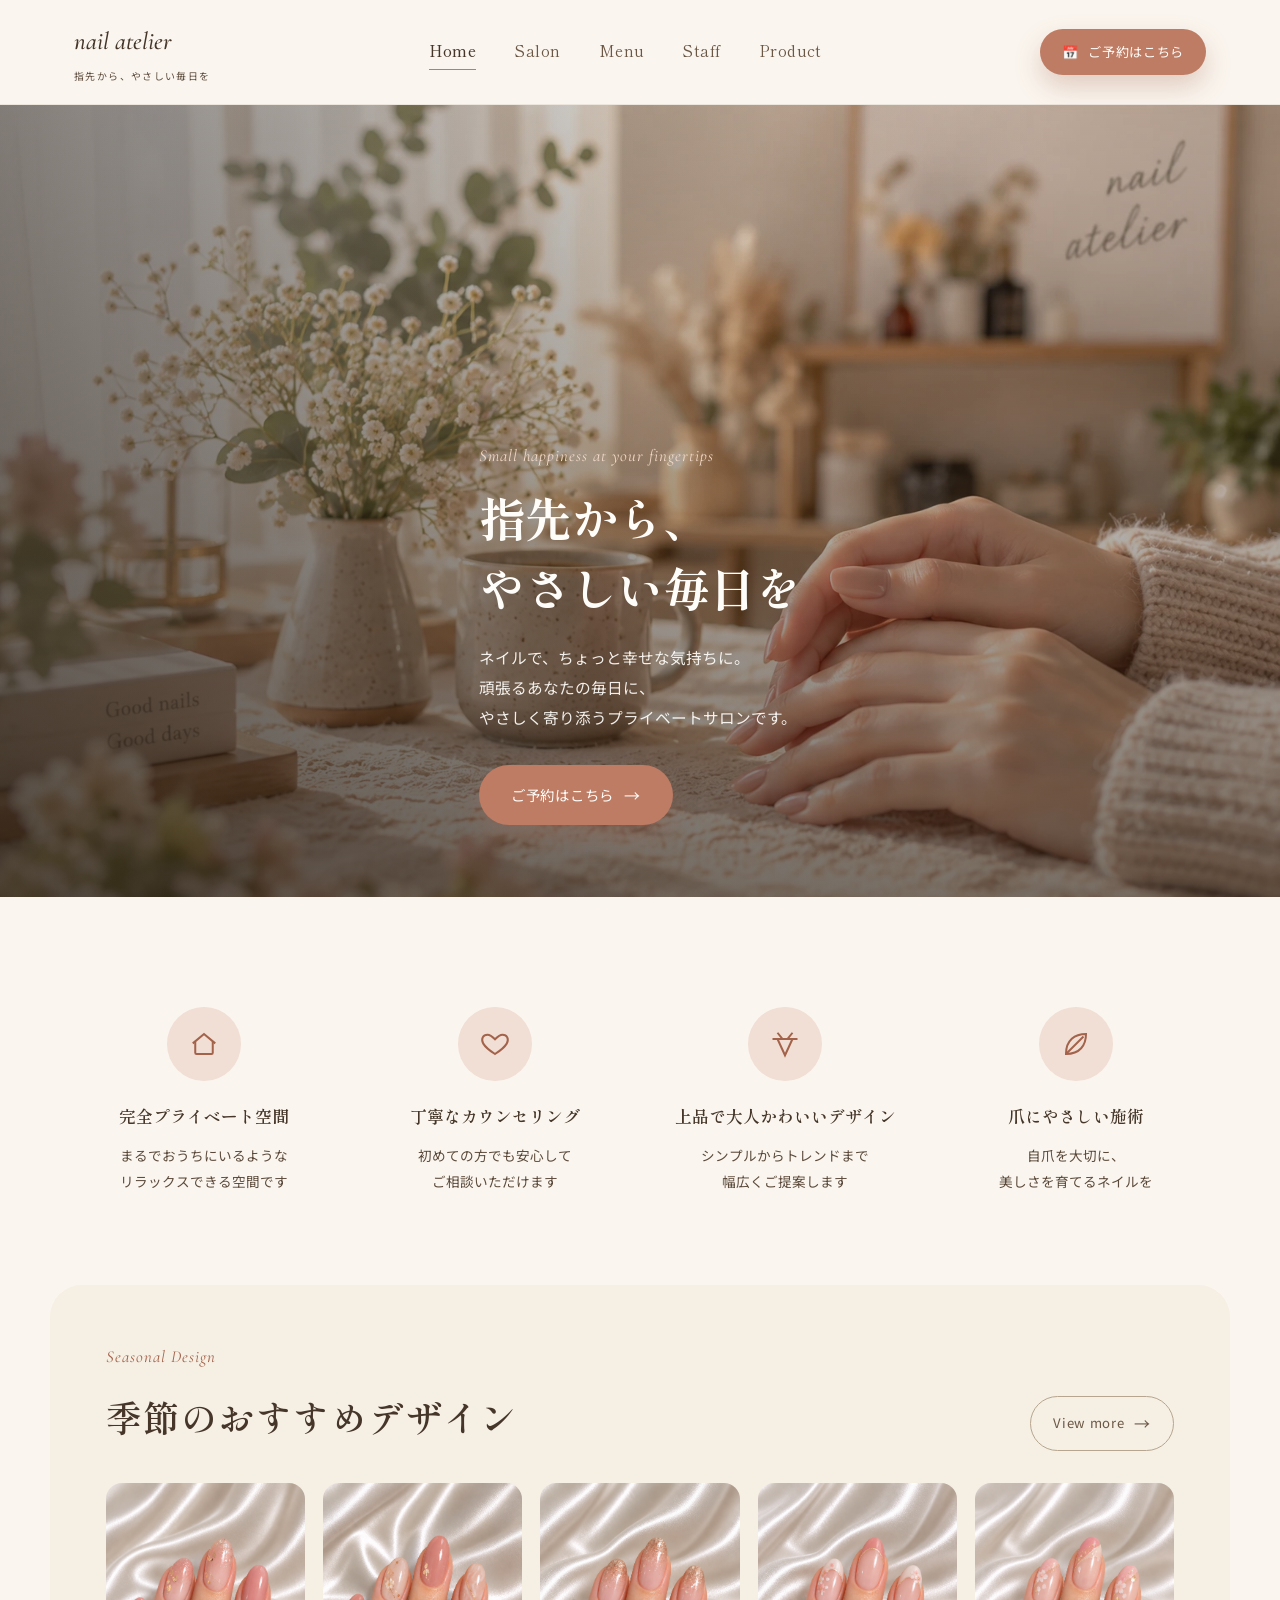
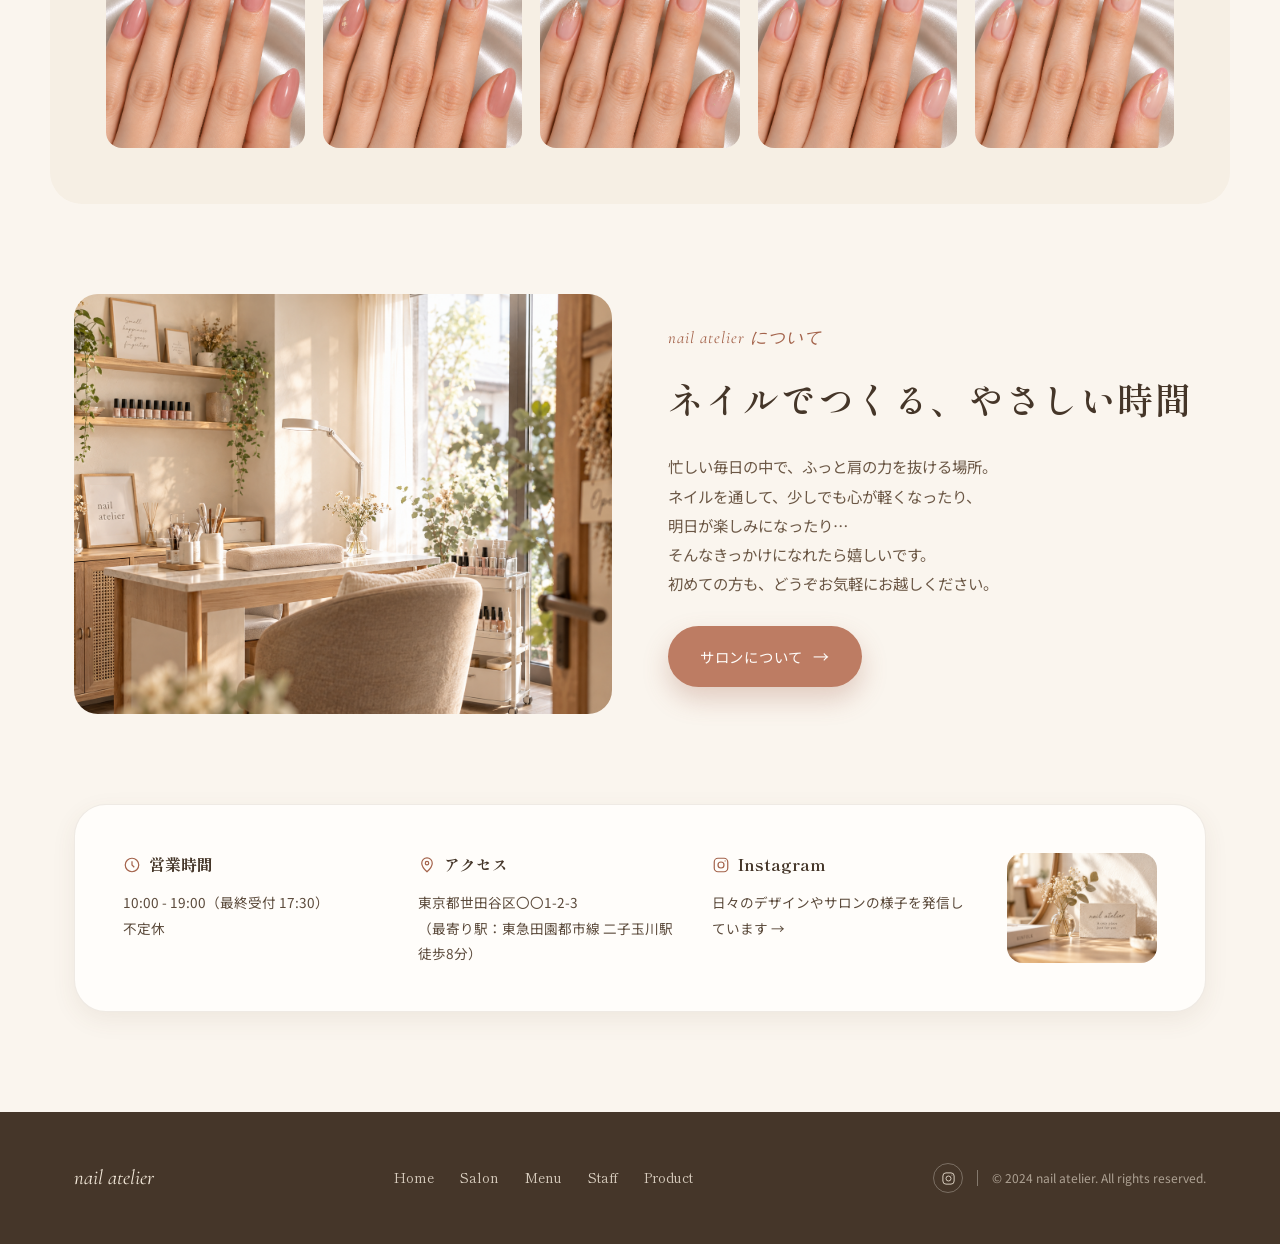
==== index.html @ 9ba82a3f "Initial commit: nail atelier portfolio site Static 5-page nail salon website (Home, Salon, Menu, Sta" ====
<!DOCTYPE html>
<html lang="ja">
<head>
<script>document.documentElement.classList.add("js");</script>
<meta charset="UTF-8">
<meta name="viewport" content="width=device-width, initial-scale=1.0">
<title>nail atelier | 指先から、やさしい毎日を</title>
<meta name="description" content="世田谷区二子玉川にあるプライベートネイルサロン nail atelier。完全個室でくつろぎながら、上品で大人かわいいネイルをご提案します。">
<link rel="preconnect" href="https://fonts.googleapis.com">
<link rel="stylesheet" href="css/style.css">
</head>
<body>

<header class="site-header">
  <div class="container">
    <a href="index.html" class="logo">
      <span class="logo-main">nail atelier</span>
      <span class="logo-sub">指先から、やさしい毎日を</span>
    </a>
    <nav class="nav-links">
      <a href="index.html" class="active">Home</a>
      <a href="salon.html">Salon</a>
      <a href="menu.html">Menu</a>
      <a href="staff.html">Staff</a>
      <a href="product.html">Product</a>
    </nav>
    <div class="header-right">
      <a href="menu.html" class="btn btn-primary btn-sm desktop-only reserve-btn">
        <span>📅</span> ご予約はこちら
      </a>
      <button class="menu-toggle" aria-label="メニューを開く">
        <span></span><span></span><span></span>
      </button>
    </div>
  </div>
</header>
<div class="nav-drawer">
  <button class="nav-drawer-close" aria-label="閉じる">&times;</button>
  <a href="index.html">Home</a>
  <a href="salon.html">Salon</a>
  <a href="menu.html">Menu</a>
  <a href="staff.html">Staff</a>
  <a href="product.html">Product</a>
  <a href="menu.html" class="btn btn-primary reserve-btn">ご予約はこちら</a>
</div>

<main>
  <!-- Hero -->
  <section class="hero-full reveal" style="background-image: url('images/top/hero-home.webp');">
    <div class="hero-overlay"></div>
    <div class="container hero-full-inner">
      <span class="eyebrow eyebrow-light">Small happiness at your fingertips</span>
      <h1 class="hero-title hero-title-light">指先から、<br>やさしい毎日を</h1>
      <p class="hero-text hero-text-light">
        ネイルで、ちょっと幸せな気持ちに。<br>
        頑張るあなたの毎日に、<br>
        やさしく寄り添うプライベートサロンです。
      </p>
      <a href="menu.html" class="btn btn-primary reserve-btn">
        ご予約はこちら <span class="btn-arrow">→</span>
      </a>
    </div>
  </section>

  <!-- Features -->
  <section class="features">
    <div class="container feature-grid">
      <div class="feature-card reveal">
        <div class="feature-icon">
          <svg viewBox="0 0 24 24" fill="none" stroke="currentColor" stroke-width="1.6"><path d="M3 11.5 12 4l9 7.5"/><path d="M5 10v9a1 1 0 0 0 1 1h12a1 1 0 0 0 1-1v-9"/></svg>
        </div>
        <h3>完全プライベート空間</h3>
        <p>まるでおうちにいるような<br>リラックスできる空間です</p>
      </div>
      <div class="feature-card reveal">
        <div class="feature-icon">
          <svg viewBox="0 0 24 24" fill="none" stroke="currentColor" stroke-width="1.6"><path d="M12 20s-7-4.35-9.5-8.5C.7 8 2.3 4.5 6 4.5c2.1 0 3.6 1.2 6 3.7 2.4-2.5 3.9-3.7 6-3.7 3.7 0 5.3 3.5 3.5 7C19 15.65 12 20 12 20Z"/></svg>
        </div>
        <h3>丁寧なカウンセリング</h3>
        <p>初めての方でも安心して<br>ご相談いただけます</p>
      </div>
      <div class="feature-card reveal">
        <div class="feature-icon">
          <svg viewBox="0 0 24 24" fill="none" stroke="currentColor" stroke-width="1.6"><path d="m6 3 4 5H6l6 13 6-13h-4l4-5"/><path d="M2 8h20"/></svg>
        </div>
        <h3>上品で大人かわいいデザイン</h3>
        <p>シンプルからトレンドまで<br>幅広くご提案します</p>
      </div>
      <div class="feature-card reveal">
        <div class="feature-icon">
          <svg viewBox="0 0 24 24" fill="none" stroke="currentColor" stroke-width="1.6"><path d="M20 4c0 9-5 16-16 16C4 9 11 4 20 4Z"/><path d="M4 20c4-4 8-8 14-14"/></svg>
        </div>
        <h3>爪にやさしい施術</h3>
        <p>自爪を大切に、<br>美しさを育てるネイルを</p>
      </div>
    </div>
  </section>

  <!-- Seasonal design gallery -->
  <section class="gallery">
    <div class="container panel reveal">
      <div class="gallery-head">
        <div>
          <span class="eyebrow">Seasonal Design</span>
          <h2 class="section-title" style="margin-bottom:0;">季節のおすすめデザイン</h2>
        </div>
        <a href="menu.html" class="btn btn-outline btn-sm">View more <span class="btn-arrow">→</span></a>
      </div>
      <div class="gallery-row">
        <div class="photo"><img src="images/top/nail-01.png" alt="ゴールドパーツをあしらったピンクベージュのニュアンスネイル" loading="lazy"></div>
        <div class="photo"><img src="images/top/nail-02.png" alt="小花柄とゴールドラインの上品なニュアンスネイル" loading="lazy"></div>
        <div class="photo"><img src="images/top/nail-03.png" alt="ゴールドラメのグラデーションネイル" loading="lazy"></div>
        <div class="photo"><img src="images/top/nail-04.png" alt="桜モチーフのフレンチネイル" loading="lazy"></div>
        <div class="photo"><img src="images/top/nail-05.png" alt="ゴールドラインと桜モチーフのフレンチネイル" loading="lazy"></div>
      </div>
    </div>
  </section>

  <!-- About split -->
  <section class="about-split">
    <div class="container about-grid">
      <div class="photo reveal"><img src="images/top/about.png" alt="観葉植物と自然光が心地よいnail atelierの店内" loading="lazy"></div>
      <div class="about-copy reveal">
        <span class="eyebrow">nail atelier について</span>
        <h2 class="section-title">ネイルでつくる、やさしい時間</h2>
        <p>
          忙しい毎日の中で、ふっと肩の力を抜ける場所。<br>
          ネイルを通して、少しでも心が軽くなったり、<br>
          明日が楽しみになったり…<br>
          そんなきっかけになれたら嬉しいです。<br>
          初めての方も、どうぞお気軽にお越しください。
        </p>
        <a href="salon.html" class="btn btn-primary">サロンについて <span class="btn-arrow">→</span></a>
      </div>
    </div>
  </section>

  <!-- Info strip -->
  <section class="info-strip">
    <div class="container">
      <div class="info-grid reveal">
        <div class="info-item">
          <h4><svg viewBox="0 0 24 24" fill="none" stroke="currentColor" stroke-width="1.6"><circle cx="12" cy="12" r="9"/><path d="M12 7v5l3 3"/></svg> 営業時間</h4>
          <p>10:00 - 19:00（最終受付 17:30）<br>不定休</p>
        </div>
        <div class="info-item">
          <h4><svg viewBox="0 0 24 24" fill="none" stroke="currentColor" stroke-width="1.6"><path d="M12 21s7-6.5 7-11.5A7 7 0 0 0 5 9.5C5 14.5 12 21 12 21Z"/><circle cx="12" cy="9.5" r="2.3"/></svg> アクセス</h4>
          <p>東京都世田谷区〇〇1-2-3<br>（最寄り駅：東急田園都市線 二子玉川駅 徒歩8分）</p>
        </div>
        <div class="info-item">
          <h4><svg viewBox="0 0 24 24" fill="none" stroke="currentColor" stroke-width="1.6"><rect x="3" y="3" width="18" height="18" rx="5"/><circle cx="12" cy="12" r="4"/><circle cx="17.5" cy="6.5" r="0.8" fill="currentColor" stroke="none"/></svg> Instagram</h4>
          <p>日々のデザインやサロンの様子を発信しています →</p>
        </div>
        <div class="photo info-photo"><img src="images/top/info.png" alt="花瓶とnail atelierのウェルカムプレート" loading="lazy"></div>
      </div>
    </div>
  </section>
</main>

<footer class="site-footer">
  <div class="container footer-inner">
    <span class="footer-logo">nail atelier</span>
    <nav class="footer-nav">
      <a href="index.html">Home</a>
      <a href="salon.html">Salon</a>
      <a href="menu.html">Menu</a>
      <a href="staff.html">Staff</a>
      <a href="product.html">Product</a>
    </nav>
    <div class="footer-meta">
      <a href="#" class="footer-social insta-btn" aria-label="Instagram"><svg viewBox="0 0 24 24" fill="none" stroke="currentColor" stroke-width="1.6"><rect x="3" y="3" width="18" height="18" rx="5"/><circle cx="12" cy="12" r="4"/><circle cx="17.5" cy="6.5" r="0.8" fill="currentColor" stroke="none"/></svg></a>
      <span class="footer-divider"></span>
      <span class="footer-copy">&copy; 2024 nail atelier. All rights reserved.</span>
    </div>
  </div>
</footer>

<button class="to-top" aria-label="トップへ戻る">↑</button>
<script src="js/main.js"></script>
</body>
</html>
---- css/style.css ----
@import url('https://fonts.googleapis.com/css2?family=Shippori+Mincho:wght@400;500;600;700&family=Cormorant+Garamond:ital,wght@0,400;0,500;1,400;1,500&family=Noto+Sans+JP:wght@300;400;500;600;700&display=swap');

/* ===== Reset ===== */
*, *::before, *::after { box-sizing: border-box; }
html, body, h1, h2, h3, h4, p, ul, ol, li, figure { margin: 0; padding: 0; }
ul, ol { list-style: none; }
img { max-width: 100%; display: block; }
a { text-decoration: none; color: inherit; }
button { font: inherit; border: none; background: none; cursor: pointer; }

/* ===== Design Tokens ===== */
:root {
  --ivory: #faf5ee;
  --ivory-deep: #f3e9da;
  --beige: #ece0cd;
  --beige-soft: #f6efe4;
  --brown-900: #453629;
  --brown-700: #6b5745;
  --brown-500: #5b4a3b;
  --brown-300: #b6a68f;
  --accent: #bd7c63;
  --accent-dark: #a3624a;
  --accent-soft: #f1ded4;
  --pink-dust: #c99a8d;
  --white: #fffdfa;
  --shadow-soft: 0 14px 40px rgba(96, 71, 48, 0.10);
  --shadow-card: 0 8px 24px rgba(96, 71, 48, 0.08);
  --radius-xl: 32px;
  --radius-lg: 24px;
  --radius-md: 16px;
  --radius-sm: 10px;
  --font-serif: 'Shippori Mincho', serif;
  --font-script: 'Cormorant Garamond', serif;
  --font-sans: 'Noto Sans JP', sans-serif;
  --font-nav: '筑紫明朝', 'Tsukushi Mincho', var(--font-serif);
}

html { scroll-behavior: smooth; }

body {
  font-family: var(--font-sans);
  color: var(--brown-900);
  background: var(--ivory);
  line-height: 1.9;
  font-weight: 400;
  -webkit-font-smoothing: antialiased;
  overflow-x: hidden;
}

.container {
  max-width: 1180px;
  margin: 0 auto;
  padding: 0 24px;
}

section { position: relative; }

/* ===== Typography helpers ===== */
.eyebrow {
  font-family: var(--font-script);
  font-style: italic;
  font-size: 1.05rem;
  color: var(--accent-dark);
  letter-spacing: 0.06em;
  display: block;
  margin-bottom: 10px;
}

.section-title {
  font-family: var(--font-serif);
  font-weight: 600;
  font-size: clamp(1.7rem, 3vw, 2.25rem);
  color: var(--brown-900);
  letter-spacing: 0.04em;
  margin-bottom: 8px;
}

.section-kicker {
  font-size: 0.82rem;
  letter-spacing: 0.28em;
  color: var(--brown-500);
  margin-bottom: 18px;
  display: block;
}

.section-lead {
  color: var(--brown-700);
  font-size: 0.98rem;
  max-width: 660px;
}

.section-head {
  text-align: center;
  margin-bottom: 48px;
}
.section-head .section-lead { margin-left: auto; margin-right: auto; }

/* ===== Buttons ===== */
.btn {
  display: inline-flex;
  align-items: center;
  gap: 10px;
  padding: 15px 32px;
  border-radius: 999px;
  font-size: 0.9rem;
  letter-spacing: 0.05em;
  transition: transform 0.35s ease, box-shadow 0.35s ease, background 0.35s ease;
  white-space: nowrap;
}

.btn-primary {
  background: var(--accent);
  color: var(--white);
  box-shadow: 0 12px 26px rgba(163, 98, 74, 0.28);
}
.btn-primary:hover { background: var(--accent-dark); transform: translateY(-2px); box-shadow: 0 16px 32px rgba(163, 98, 74, 0.34); }

.btn-outline {
  background: transparent;
  border: 1.5px solid var(--brown-300);
  color: var(--brown-700);
}
.btn-outline:hover { background: var(--brown-900); border-color: var(--brown-900); color: var(--white); transform: translateY(-2px); }

.btn-sm { padding: 11px 22px; font-size: 0.82rem; }

.btn-arrow { font-size: 1rem; transition: transform 0.3s ease; }
.btn:hover .btn-arrow { transform: translateX(4px); }

/* ===== Header ===== */
.site-header {
  position: sticky;
  top: 0;
  z-index: 500;
  background: rgba(250, 245, 238, 0.92);
  backdrop-filter: blur(10px);
  border-bottom: 1px solid rgba(140, 118, 95, 0.12);
}

.site-header .container {
  display: flex;
  align-items: center;
  justify-content: space-between;
  padding-top: 18px;
  padding-bottom: 18px;
}

.logo { display: flex; flex-direction: column; gap: 2px; }
.logo .logo-main {
  font-family: var(--font-script);
  font-style: italic;
  font-size: 1.55rem;
  font-weight: 500;
  color: var(--brown-900);
}
.logo .logo-sub {
  font-size: 0.62rem;
  letter-spacing: 0.14em;
  color: var(--brown-500);
}

.nav-links {
  display: flex;
  align-items: center;
  gap: 38px;
}
.nav-links a {
  font-family: var(--font-nav);
  font-size: 0.95rem;
  letter-spacing: 0.03em;
  color: var(--brown-700);
  position: relative;
  padding-bottom: 4px;
}
.nav-links a.active { color: var(--brown-900); font-weight: 500; }
.nav-links a.active::after,
.nav-links a:hover::after {
  content: '';
  position: absolute;
  left: 0; right: 0; bottom: -2px;
  height: 1.5px;
  background: var(--accent);
}

.header-right { display: flex; align-items: center; gap: 28px; }

.menu-toggle {
  display: none;
  flex-direction: column;
  gap: 5px;
  width: 28px;
  z-index: 600;
}
.menu-toggle span {
  height: 2px;
  background: var(--brown-900);
  border-radius: 2px;
  transition: all 0.3s ease;
}
.menu-toggle.open span:nth-child(1) { transform: translateY(7px) rotate(45deg); }
.menu-toggle.open span:nth-child(2) { opacity: 0; }
.menu-toggle.open span:nth-child(3) { transform: translateY(-7px) rotate(-45deg); }

.nav-drawer { display: none; }

/* ===== Photo placeholders (design has real photography; these stand in for it) ===== */
.photo {
  position: relative;
  overflow: hidden;
  border-radius: var(--radius-lg);
  background: linear-gradient(145deg, #ece0cd 0%, #e3d2ba 45%, #d8c3a6 100%);
}
.photo::before {
  content: '';
  position: absolute; inset: 0;
  background-image: radial-gradient(circle at 20% 30%, rgba(255,255,255,0.35), transparent 55%),
    radial-gradient(circle at 80% 75%, rgba(120, 90, 60, 0.12), transparent 50%);
}
.photo::after {
  content: attr(data-label);
  position: absolute;
  left: 50%; top: 50%;
  transform: translate(-50%, -50%);
  font-family: var(--font-script);
  font-style: italic;
  font-size: 0.95rem;
  color: rgba(255, 253, 250, 0.75);
  letter-spacing: 0.04em;
  white-space: nowrap;
  text-shadow: 0 2px 10px rgba(70, 50, 30, 0.25);
}
.photo.tone-b { background: linear-gradient(145deg, #f1e4d2 0%, #e6d2b8 50%, #d3ad8c 100%); }
.photo.tone-c { background: linear-gradient(150deg, #e9d7c3 0%, #d9bfa0 50%, #c7a381 100%); }
.photo.tone-d { background: linear-gradient(160deg, #efe1cf 0%, #e0c7a7 60%, #cfa87f 100%); }

/* .photo divs that contain a real <img> auto-drop the placeholder gradient/label */
.photo:has(img) { background: none; }
.photo:has(img)::before,
.photo:has(img)::after { content: none; }
.photo img {
  width: 100%;
  height: 100%;
  object-fit: cover;
  display: block;
}

/* ===== Hero (full-bleed background photo) ===== */
.hero-full {
  position: relative;
  min-height: 88vh;
  max-height: 820px;
  display: flex;
  align-items: flex-end;
  background-size: cover;
  background-position: center;
  background-repeat: no-repeat;
  margin-bottom: 90px;
  overflow: hidden;
}
.hero-overlay {
  position: absolute;
  inset: 0;
  background:
    linear-gradient(180deg, rgba(37, 27, 18, 0.05) 0%, rgba(37, 27, 18, 0.62) 100%),
    linear-gradient(100deg, rgba(37, 27, 18, 0.55) 0%, rgba(37, 27, 18, 0.08) 55%, rgba(37, 27, 18, 0) 75%);
}
.hero-full-inner {
  position: relative;
  z-index: 2;
  padding: 64px 24px 72px;
  max-width: 640px;
}
.hero-title {
  font-family: var(--font-serif);
  font-weight: 700;
  font-size: clamp(2.1rem, 4vw, 2.9rem);
  line-height: 1.5;
  color: var(--brown-900);
  margin-bottom: 22px;
}
.hero-text {
  color: var(--brown-700);
  margin-bottom: 32px;
  font-size: 0.98rem;
}
.hero-title-light { color: var(--white); }
.hero-text-light { color: rgba(255, 253, 250, 0.92); }
.eyebrow-light { color: #f3d9c8; }

@media (max-width: 720px) {
  .hero-full { min-height: 78vh; align-items: flex-end; }
  .hero-full-inner { padding: 40px 20px 48px; }
}

/* ===== Features ===== */
.features {
  padding: 20px 0 90px;
}
.feature-grid {
  display: grid;
  grid-template-columns: repeat(4, 1fr);
  gap: 30px;
}
.feature-card { text-align: center; padding: 0 8px; }
.feature-icon {
  width: 74px; height: 74px;
  border-radius: 50%;
  background: var(--accent-soft);
  display: flex; align-items: center; justify-content: center;
  margin: 0 auto 20px;
  color: var(--accent-dark);
}
.feature-icon svg { width: 30px; height: 30px; }
.feature-card h3 {
  font-family: var(--font-serif);
  font-size: 1.05rem;
  font-weight: 600;
  margin-bottom: 10px;
  color: var(--brown-900);
}
.feature-card p { font-size: 0.85rem; color: var(--brown-500); }

/* ===== Card panel (soft container) ===== */
.panel {
  background: var(--beige-soft);
  border-radius: var(--radius-xl);
  padding: 56px;
}

/* ===== Gallery / carousel row ===== */
.gallery-head {
  display: flex;
  align-items: flex-end;
  justify-content: space-between;
  margin-bottom: 32px;
  flex-wrap: wrap;
  gap: 16px;
}
.gallery-row {
  display: grid;
  grid-template-columns: repeat(5, 1fr);
  gap: 18px;
}
.gallery-row .photo { aspect-ratio: 3/4; border-radius: var(--radius-md); }

/* ===== About split ===== */
.about-split {
  padding: 90px 0;
}
.about-grid {
  display: grid;
  grid-template-columns: 1fr 1fr;
  gap: 56px;
  align-items: center;
}
.about-grid .photo { height: 420px; }
.about-copy .section-title { margin-bottom: 20px; }
.about-copy p { color: var(--brown-700); margin-bottom: 28px; font-size: 0.96rem; }

/* ===== Info strip ===== */
.info-strip {
  padding: 0 0 100px;
}
.info-grid {
  background: var(--white);
  border: 1px solid rgba(140,118,95,0.14);
  border-radius: var(--radius-xl);
  padding: 44px 48px;
  display: grid;
  grid-template-columns: 1fr 1fr 1fr auto;
  gap: 36px;
  align-items: start;
  box-shadow: var(--shadow-card);
}
.info-photo { align-self: center; }
.info-item h4 {
  display: flex; align-items: center; gap: 8px;
  font-family: var(--font-serif);
  font-size: 1rem;
  color: var(--brown-900);
  margin-bottom: 10px;
}
.info-item h4 svg { width: 18px; height: 18px; color: var(--accent-dark); }
.info-item p { font-size: 0.85rem; color: var(--brown-500); }
.info-photo { width: 150px; height: 110px; border-radius: var(--radius-md); }

/* ===== Footer ===== */
.site-footer {
  background: var(--brown-900);
  color: var(--ivory-deep);
  padding: 46px 0;
}
.footer-inner {
  display: flex; align-items: center; justify-content: space-between;
  flex-wrap: wrap; gap: 20px;
}
.footer-logo { font-family: var(--font-script); font-style: italic; font-size: 1.3rem; }
.footer-nav { display: flex; gap: 26px; flex-wrap: wrap; }
.footer-nav a { font-family: var(--font-nav); font-size: 0.85rem; opacity: 0.85; }
.footer-nav a:hover { opacity: 1; }
.footer-meta { display: flex; align-items: center; gap: 14px; }
.footer-social {
  display: flex; align-items: center; justify-content: center;
  width: 30px; height: 30px;
  border: 1px solid rgba(250,245,238,0.35);
  border-radius: 50%;
  opacity: 0.85;
  transition: opacity 0.3s ease, background 0.3s ease;
}
.footer-social svg { width: 15px; height: 15px; }
.footer-social:hover { opacity: 1; background: rgba(250,245,238,0.12); }
.footer-divider { width: 1px; height: 16px; background: rgba(250,245,238,0.35); }
.footer-copy { font-size: 0.75rem; opacity: 0.6; }

/* ===== Page header (inner pages) ===== */
.page-hero {
  padding: 56px 0 0;
}
.page-hero-grid {
  display: grid;
  grid-template-columns: 0.85fr 1.4fr;
  gap: 40px;
  align-items: stretch;
}
.page-hero-copy { padding: 30px 0; }
.page-hero-copy .eyebrow { margin-bottom: 6px; }
.page-title {
  font-family: var(--font-serif);
  font-weight: 700;
  font-size: clamp(2.4rem, 5vw, 3.2rem);
  color: var(--brown-900);
  margin-bottom: 16px;
}
.page-hero-copy p { color: var(--brown-700); font-size: 0.94rem; }
.nowrap-desktop { white-space: nowrap; }
.page-hero-photo { height: 300px; border-radius: var(--radius-xl); box-shadow: var(--shadow-soft); }

/* ===== Concept block ===== */
.concept-panel { margin: 70px 0; }
.concept-panel .section-head { margin-bottom: 40px; }

/* ===== Shop info + map (Salon page) ===== */
.shop-info-grid {
  display: grid;
  grid-template-columns: 1.1fr 1.1fr 0.8fr;
  gap: 30px;
  margin: 70px 0 30px;
}
.shop-info-list li {
  display: flex; gap: 14px; padding: 14px 0;
  border-bottom: 1px dashed rgba(140,118,95,0.25);
  font-size: 0.9rem;
}
.shop-info-list li:last-child { border-bottom: none; }
.shop-info-list .ico { color: var(--accent-dark); flex-shrink: 0; width: 20px; }
.shop-info-list .label { color: var(--brown-500); width: 70px; flex-shrink: 0; font-size: 0.82rem; padding-top: 2px; }
.shop-info-list .val { color: var(--brown-900); }
.map-box {
  border-radius: var(--radius-lg);
  background: var(--beige-soft);
  height: 100%;
  min-height: 260px;
  position: relative;
  overflow: hidden;
  border: 1px solid rgba(140,118,95,0.16);
}
.map-box iframe { width: 100%; height: 100%; border: 0; filter: sepia(0.15) saturate(0.85); }
.map-pin {
  position: absolute; left: 50%; top: 42%; transform: translate(-50%,-100%);
  background: var(--accent); color: #fff; padding: 7px 14px; border-radius: 999px;
  font-size: 0.78rem; display: flex; align-items: center; gap: 6px; box-shadow: var(--shadow-card);
}

/* ===== Menu page ===== */
.menu-section { padding: 26px 0; }
.menu-block {
  background: var(--white);
  border: 1px solid rgba(140,118,95,0.14);
  border-radius: var(--radius-xl);
  padding: 44px;
  margin-bottom: 30px;
  box-shadow: var(--shadow-card);
}
.menu-block-head {
  display: grid;
  grid-template-columns: 220px 1fr;
  gap: 30px;
  margin-bottom: 30px;
  align-items: center;
}
.menu-block-head .eyebrow { font-size: 1.6rem; margin-bottom: 8px; }
.menu-block-head .cat-jp { font-size: 0.82rem; color: var(--brown-500); letter-spacing: 0.1em; margin-bottom: 12px; }
.menu-block-head p { font-size: 0.88rem; color: var(--brown-700); margin-bottom: 18px; }
.menu-photo-grid {
  display: grid;
  grid-template-columns: repeat(4, 1fr);
  gap: 16px;
}
.menu-item-card { text-align: center; }
.menu-item-card .photo { aspect-ratio: 1/1; border-radius: var(--radius-md); margin-bottom: 14px; }
.menu-item-card .menu-name { font-size: 0.88rem; color: var(--brown-900); margin-bottom: 4px; }
.menu-item-card .menu-price { font-family: var(--font-serif); font-size: 1.15rem; font-weight: 600; color: var(--accent-dark); }
.menu-item-card .menu-time { font-size: 0.75rem; color: var(--brown-500); margin-top: 2px; }

.menu-split {
  display: grid;
  grid-template-columns: 1fr 1fr;
  gap: 30px;
}
.menu-split-block {
  background: var(--white);
  border-radius: var(--radius-xl);
  border: 1px solid rgba(140,118,95,0.14);
  padding: 36px;
  box-shadow: var(--shadow-card);
}
.menu-split-inner { display: grid; grid-template-columns: 130px 1fr; gap: 22px; align-items: center; margin-top: 20px;}
.menu-split-inner .photo { aspect-ratio: 1/1; border-radius: var(--radius-md); }
.price-list li { display: flex; justify-content: space-between; padding: 7px 0; font-size: 0.85rem; color: var(--brown-700); }
.price-list li b { color: var(--brown-900); font-weight: 500; }

.cta-banner {
  display: grid;
  grid-template-columns: 1fr 1fr;
  border-radius: var(--radius-xl);
  overflow: hidden;
  margin: 70px 0;
  box-shadow: var(--shadow-soft);
}
.cta-banner .photo { border-radius: 0; height: 100%; min-height: 260px; }
.cta-banner-copy {
  background: var(--ivory-deep);
  padding: 50px;
  display: flex; flex-direction: column; justify-content: center;
}
.cta-banner-copy h3 {
  font-family: var(--font-serif);
  font-size: 1.6rem;
  margin-bottom: 12px;
  color: var(--brown-900);
}
.cta-banner-copy p { color: var(--brown-700); margin-bottom: 26px; font-size: 0.92rem; }

/* ===== Staff page ===== */
.staff-grid {
  display: grid;
  grid-template-columns: repeat(3, 1fr);
  gap: 28px;
  margin: 70px auto;
}
.staff-card {
  background: var(--white);
  border-radius: var(--radius-xl);
  border: 1px solid rgba(140,118,95,0.14);
  overflow: hidden;
  box-shadow: var(--shadow-card);
}
.staff-photo-wrap { position: relative; }
.staff-photo { height: 300px; border-radius: 0; }
.staff-body { padding: 28px 26px; }
.staff-role {
  display: flex;
  flex-direction: column;
  justify-content: flex-end;
  font-size: 0.72rem;
  line-height: 1.5;
  letter-spacing: 0.04em;
  color: var(--accent-dark);
  margin-bottom: 8px;
  min-height: 2.2rem;
}
.staff-name-row { display: flex; align-items: baseline; gap: 10px; margin-bottom: 14px; flex-wrap: wrap; }
.staff-name-en { font-family: var(--font-script); font-style: italic; font-size: 1.3rem; color: var(--brown-900); }
.staff-name-jp { font-size: 0.9rem; color: var(--brown-700); }
.staff-body p.intro { font-size: 0.86rem; color: var(--brown-700); margin-bottom: 18px; min-height: 8.2rem; }
.tag-row { display: flex; gap: 8px; flex-wrap: wrap; margin-bottom: 20px; }
.tag {
  background: var(--accent-soft);
  color: var(--accent-dark);
  font-size: 0.72rem;
  padding: 6px 14px;
  border-radius: 999px;
}
.staff-cred {
  border-top: 1px dashed rgba(140,118,95,0.25);
  padding-top: 16px; margin-bottom: 18px;
}
.staff-cred h5 { display:flex; align-items:center; gap:6px; font-size: 0.78rem; color: var(--brown-500); margin-bottom: 8px; }
.staff-cred ul li { font-size: 0.8rem; color: var(--brown-700); padding: 2px 0; }
.staff-design-label { font-family: var(--font-script); font-style: italic; font-size: 0.95rem; color: var(--accent-dark); margin-bottom: 10px; }
.staff-design-row { display: grid; grid-template-columns: repeat(3,1fr); gap: 10px; }
.staff-design-row .photo { aspect-ratio: 1/1; border-radius: var(--radius-sm); }

/* ===== Product page ===== */
.product-row { margin: 26px 0 60px; }
.product-row-head { display: flex; align-items: baseline; justify-content: space-between; margin-bottom: 26px; }
.product-row-head .eyebrow { font-size: 1.5rem; margin-bottom: 4px; }
.product-row-head .cat-jp { font-size: 0.8rem; color: var(--brown-500); }
.product-row-head .view-all { font-size: 0.82rem; color: var(--brown-700); display:flex; align-items:center; gap:6px; }
.product-grid {
  display: grid;
  grid-template-columns: repeat(4, 1fr);
  gap: 24px;
}
.product-card {
  background: var(--white);
  border: 1px solid rgba(140,118,95,0.14);
  border-radius: var(--radius-lg);
  overflow: hidden;
  box-shadow: var(--shadow-card);
}
.product-card .photo { aspect-ratio: 1/1; border-radius: 0; }
.product-card-body { padding: 20px; }
.product-brand { font-size: 0.72rem; color: var(--brown-500); letter-spacing: 0.05em; margin-bottom: 4px; }
.product-name { font-size: 0.94rem; color: var(--brown-900); margin-bottom: 6px; }
.product-price { font-family: var(--font-serif); font-weight: 600; color: var(--accent-dark); margin-bottom: 8px; }
.product-desc { font-size: 0.78rem; color: var(--brown-500); }

/* ===== Reveal animation (progressive enhancement: hidden only once JS confirms it can reveal) ===== */
.js .reveal { opacity: 0; transform: translateY(24px); transition: opacity 0.8s ease, transform 0.8s ease; }
.reveal.is-visible { opacity: 1; transform: translateY(0); }

/* ===== Back to top ===== */
.to-top {
  position: fixed;
  right: 26px; bottom: 26px;
  width: 48px; height: 48px;
  border-radius: 50%;
  background: var(--brown-900);
  color: var(--ivory);
  display: flex; align-items: center; justify-content: center;
  opacity: 0; visibility: hidden;
  transition: all 0.3s ease;
  z-index: 400;
  box-shadow: var(--shadow-card);
}
.to-top.show { opacity: 1; visibility: visible; }
.to-top:hover { background: var(--accent-dark); transform: translateY(-3px); }

/* ===== Reservation notice modal ===== */
.reserve-modal-overlay {
  position: fixed;
  inset: 0;
  z-index: 900;
  background: rgba(37, 27, 18, 0.45);
  display: flex;
  align-items: center;
  justify-content: center;
  padding: 24px;
  opacity: 0;
  visibility: hidden;
  transition: opacity 0.3s ease, visibility 0.3s ease;
}
.reserve-modal-overlay.open { opacity: 1; visibility: visible; }
.reserve-modal {
  position: relative;
  background: var(--white);
  border-radius: var(--radius-xl);
  box-shadow: var(--shadow-soft);
  max-width: 420px;
  width: 100%;
  padding: 44px 36px 36px;
  text-align: center;
  transform: translateY(16px);
  transition: transform 0.3s ease;
}
.reserve-modal-overlay.open .reserve-modal { transform: translateY(0); }
.reserve-modal-close {
  position: absolute;
  top: 16px; right: 16px;
  width: 36px; height: 36px;
  display: flex; align-items: center; justify-content: center;
  font-size: 1.4rem;
  color: var(--brown-500);
  border-radius: 50%;
}
.reserve-modal-close:hover { background: var(--beige-soft); color: var(--brown-900); }
.reserve-modal-icon { font-size: 2rem; margin-bottom: 14px; }
.reserve-modal-title {
  font-family: var(--font-serif);
  font-weight: 600;
  font-size: 1.2rem;
  color: var(--brown-900);
  margin-bottom: 14px;
}
.reserve-modal-text { font-size: 0.88rem; color: var(--brown-700); line-height: 1.8; margin-bottom: 26px; }
.reserve-modal-ok { width: fit-content; margin: 0 auto; }

/* ===== Responsive ===== */
@media (max-width: 1024px) {
  .hero-grid { grid-template-columns: 1fr; }
  .hero-photo { height: 340px; order: -1; }
  .feature-grid { grid-template-columns: repeat(2, 1fr); row-gap: 36px; }
  .gallery-row { grid-template-columns: repeat(3, 1fr); }
  .gallery-row .photo:nth-child(4), .gallery-row .photo:nth-child(5) { display: none; }
  .about-grid { grid-template-columns: 1fr; }
  .about-grid .photo { height: 300px; }
  .info-grid { grid-template-columns: 1fr 1fr; }
  .info-photo { display: none; }
  .page-hero-grid { grid-template-columns: 1fr; }
  .page-hero-photo { height: 220px; order: -1; }
  .shop-info-grid { grid-template-columns: 1fr; }
  .menu-block-head { grid-template-columns: 1fr; }
  .menu-photo-grid { grid-template-columns: repeat(2, 1fr); }
  .menu-split { grid-template-columns: 1fr; }
  .cta-banner { grid-template-columns: 1fr; }
  .cta-banner .photo { min-height: 200px; }
  .staff-grid { grid-template-columns: 1fr; max-width: 480px; margin-left:auto; margin-right:auto; }
  .product-grid { grid-template-columns: repeat(2, 1fr); }
}

@media (max-width: 720px) {
  .nav-links { display: none; }
  .menu-toggle { display: flex; }
  .header-right .btn-primary.desktop-only { display: none; }
  .nowrap-desktop { white-space: normal; }

  .nav-drawer {
    position: fixed; inset: 0;
    background: var(--ivory);
    z-index: 550;
    display: flex; flex-direction: column;
    align-items: center; justify-content: center;
    gap: 30px;
    transform: translateX(100%);
    transition: transform 0.4s ease;
    visibility: hidden;
  }
  .nav-drawer.open { visibility: visible; }
  .nav-drawer.open { transform: translateX(0); }
  .nav-drawer a { font-size: 1.2rem; font-family: var(--font-nav); color: var(--brown-900); }
  .nav-drawer .btn { margin-top: 20px; }
  .nav-drawer-close {
    position: absolute;
    top: 22px; right: 24px;
    width: 44px; height: 44px;
    display: flex; align-items: center; justify-content: center;
    font-size: 1.6rem;
    line-height: 1;
    color: var(--brown-900);
  }

  .hero { padding: 40px 0 60px; }
  .feature-grid { grid-template-columns: 1fr; gap: 30px; }
  .gallery-row { grid-template-columns: repeat(2, 1fr); }
  .gallery-row .photo:nth-child(3) { display: none; }
  .info-grid { grid-template-columns: 1fr; padding: 32px 26px; }
  .panel { padding: 32px 24px; }
  .menu-photo-grid { grid-template-columns: repeat(2, 1fr); }
  .menu-split-inner { grid-template-columns: 90px 1fr; }
  .product-grid { grid-template-columns: repeat(2, 1fr); }
  .footer-inner { flex-direction: column; text-align: center; }
  .footer-nav { justify-content: center; }
  .footer-meta { justify-content: center; }
  .menu-block { padding: 28px 20px; }
  .shop-info-grid { margin: 50px 0 30px; }
}
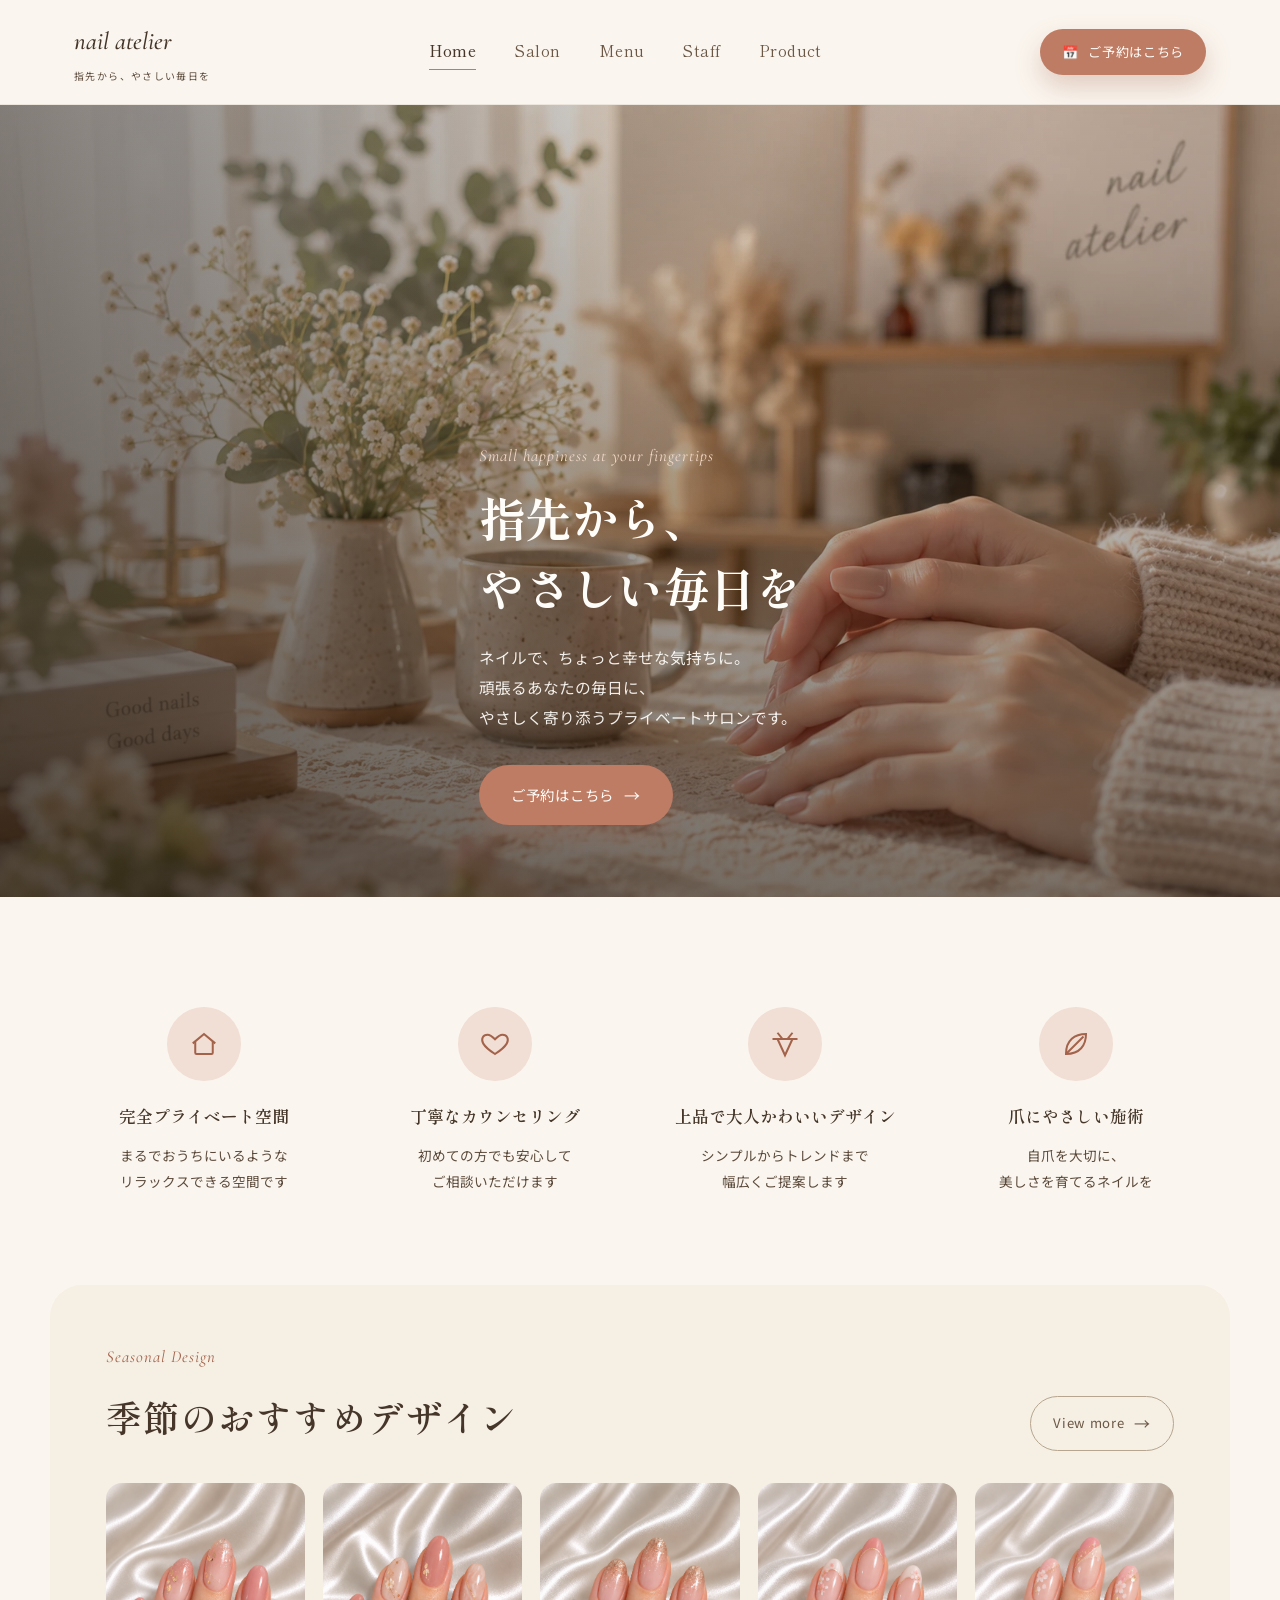
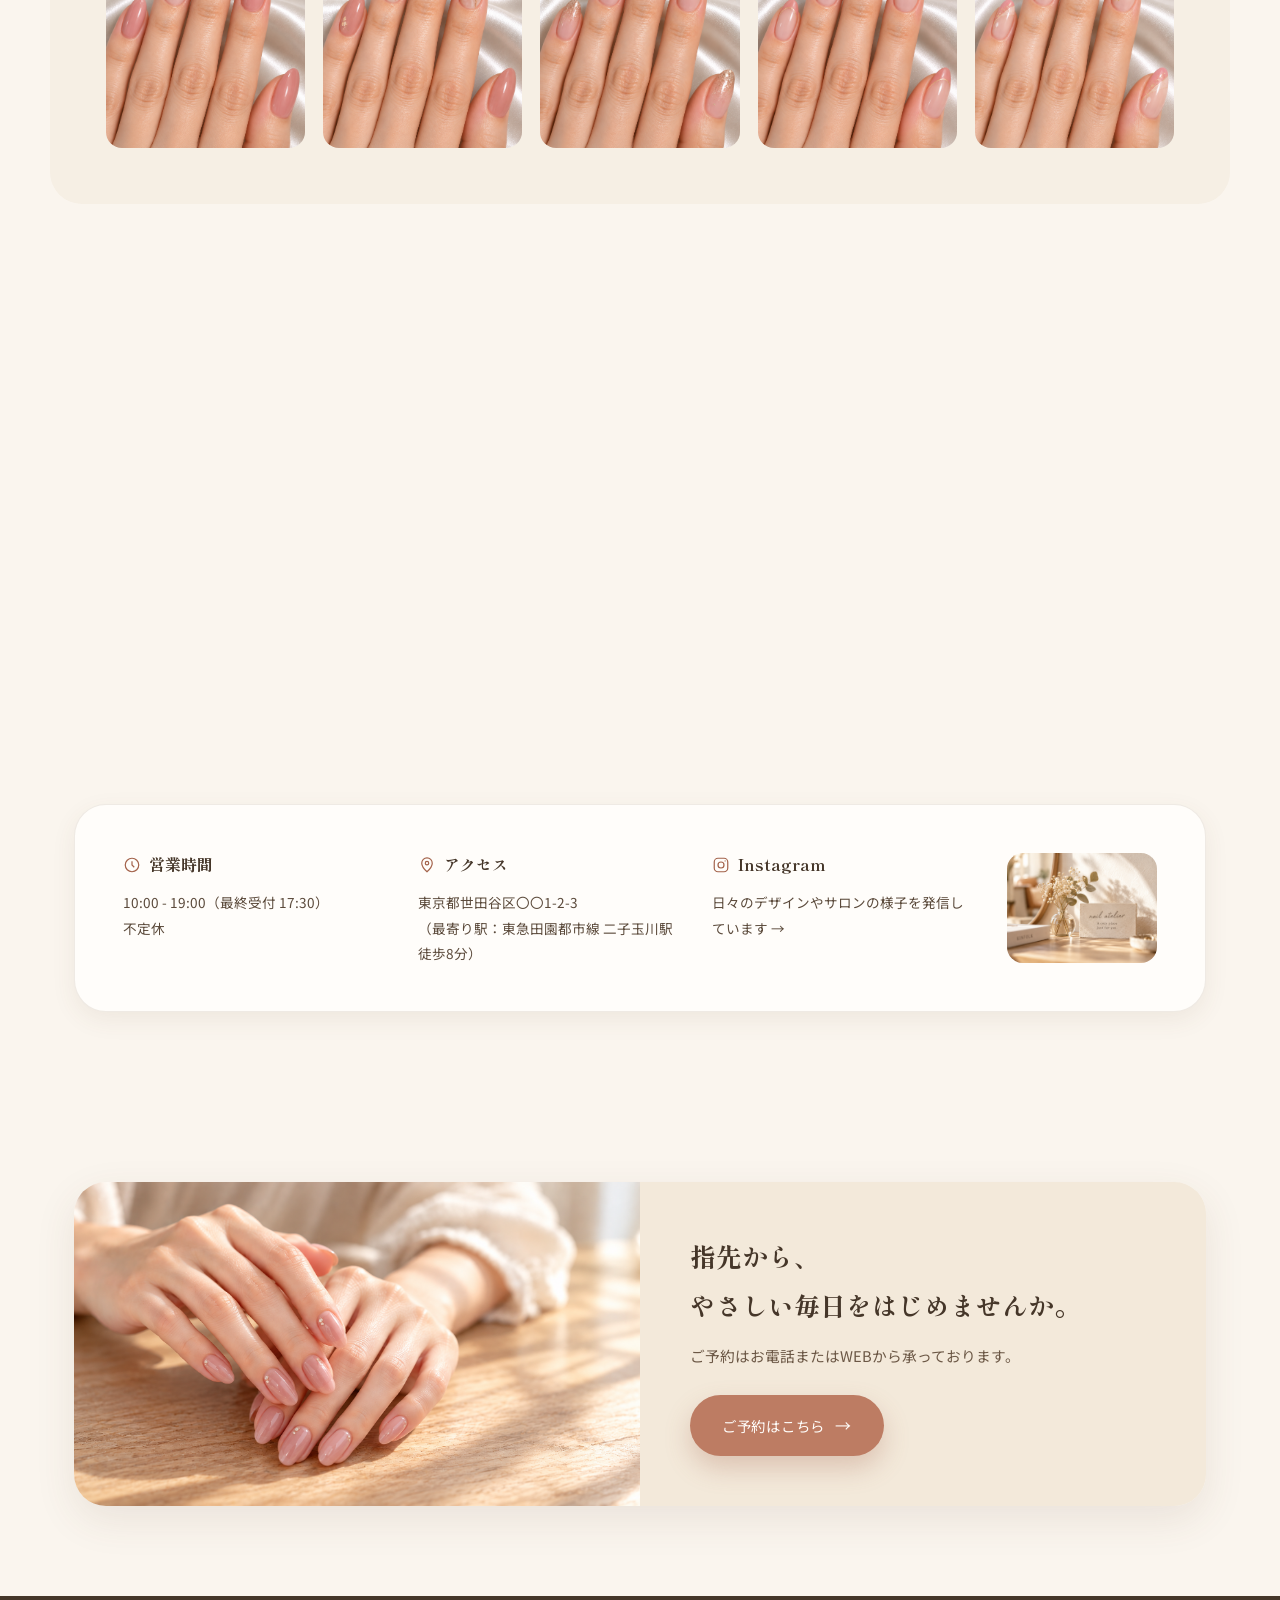
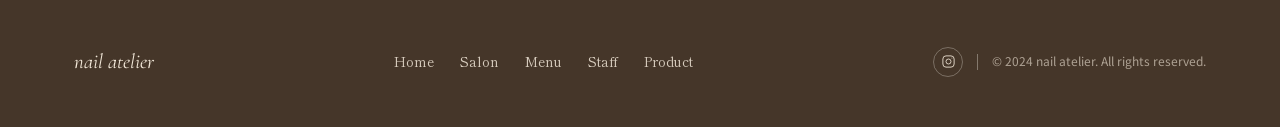
==== commit 57b7570a: "Add closing CTAs, purchase note, and per-staff booking buttons - Add a reservation CTA banner to the" ====
--- a/index.html
+++ b/index.html
@@ -155,6 +155,20 @@
       </div>
     </div>
   </section>
+
+  <!-- CTA -->
+  <section>
+    <div class="container">
+      <div class="cta-banner reveal" style="margin-bottom:90px;">
+        <div class="photo"><img src="images/common/cta.png" alt="花を手にしたやさしい指先" loading="lazy"></div>
+        <div class="cta-banner-copy">
+          <h3>指先から、<br>やさしい毎日をはじめませんか。</h3>
+          <p>ご予約はお電話またはWEBから承っております。</p>
+          <a href="menu.html" class="btn btn-primary reserve-btn" style="width:fit-content;">ご予約はこちら <span class="btn-arrow">→</span></a>
+        </div>
+      </div>
+    </div>
+  </section>
 </main>
 
 <footer class="site-footer">
